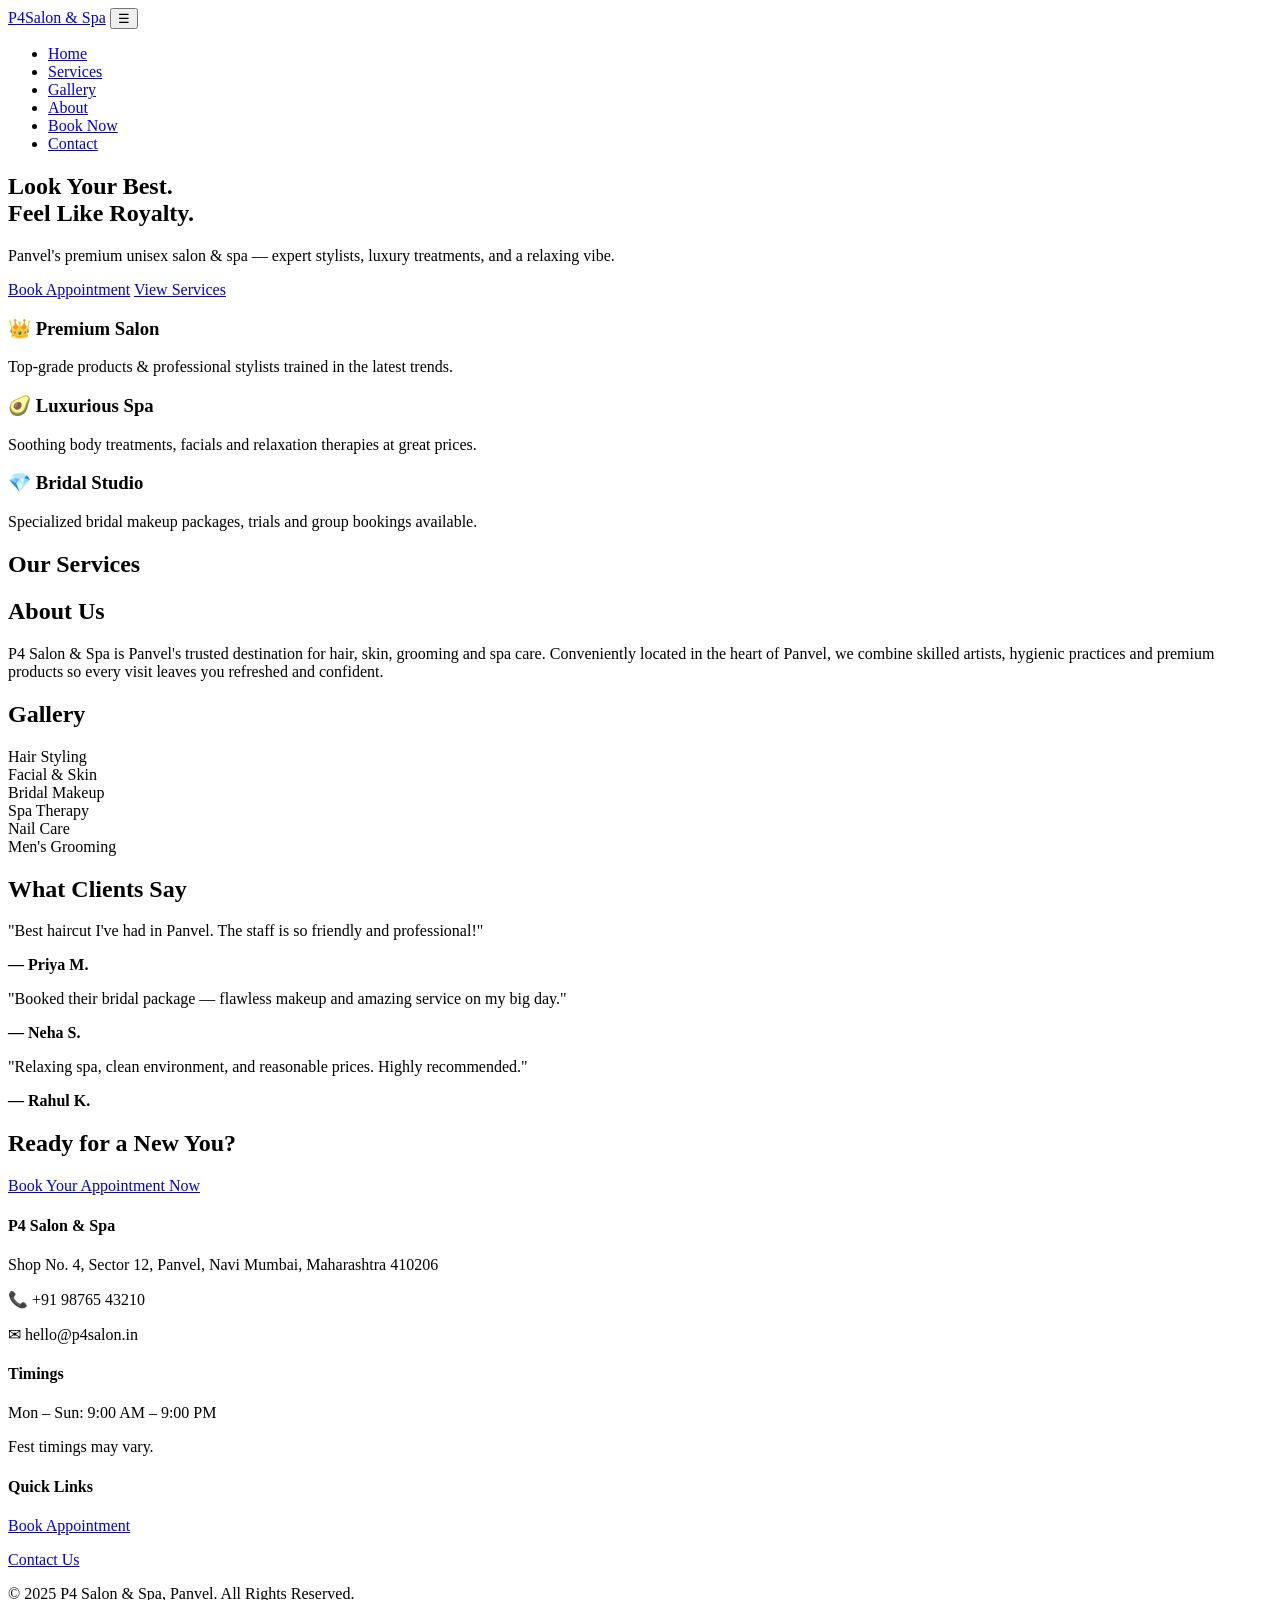
==== index.html @ 88aa0cba "Add files via upload" ====
<!DOCTYPE html>
<html lang="en">
<head>
  <meta charset="UTF-8" />
  <meta name="viewport" content="width=device-width, initial-scale=1.0" />
  <title>P4 Salon & Spa — Panvel</title>
  <meta name="description" content="P4 Salon & Spa in Panvel — haircuts, bridal makeup, facials, spa & grooming services. Book your appointment today." />
  <link rel="stylesheet" href="css/styles.css" />
</head>
<body>
  <header class="header">
    <nav class="nav container">
      <a href="index.html" class="logo">P4<span>Salon & Spa</span></a>
      <button class="nav-toggle" id="navToggle" aria-label="Toggle menu">&#9776;</button>
      <ul class="nav-menu" id="navMenu">
        <li><a href="index.html" class="active">Home</a></li>
        <li><a href="index.html#services">Services</a></li>
        <li><a href="index.html#gallery">Gallery</a></li>
        <li><a href="index.html#about">About</a></li>
        <li><a href="booking.html">Book Now</a></li>
        <li><a href="contact.html">Contact</a></li>
      </ul>
    </nav>
  </header>

  <section class="hero">
    <div class="hero-content container">
      <h1>Look Your Best.<br /><span>Feel Like Royalty.</span></h1>
      <p>Panvel's premium unisex salon & spa — expert stylists, luxury treatments, and a relaxing vibe.</p>
      <div class="hero-buttons">
        <a href="booking.html" class="btn btn-primary">Book Appointment</a>
        <a href="#services" class="btn btn-outline">View Services</a>
      </div>
    </div>
  </section>

  <section class="highlights container" id="highlights">
    <div class="card"><h3>&#128081; Premium Salon</h3><p>Top-grade products & professional stylists trained in the latest trends.</p></div>
    <div class="card"><h3>&#129361; Luxurious Spa</h3><p>Soothing body treatments, facials and relaxation therapies at great prices.</p></div>
    <div class="card"><h3>&#128142; Bridal Studio</h3><p>Specialized bridal makeup packages, trials and group bookings available.</p></div>
  </section>

  <section class="services container" id="services">
    <h2>Our Services</h2>
    <div class="cards" id="servicesGrid"></div>
  </section>

  <section class="about container" id="about">
    <h2>About Us</h2>
    <p class="lead">P4 Salon & Spa is Panvel's trusted destination for hair, skin, grooming and spa care. Conveniently located in the heart of Panvel, we combine skilled artists, hygienic practices and premium products so every visit leaves you refreshed and confident.</p>
  </section>

  <section class="gallery container" id="gallery">
    <h2>Gallery</h2>
    <div class="gallery-grid">
      <div class="gallery-item">Hair Styling</div>
      <div class="gallery-item">Facial & Skin</div>
      <div class="gallery-item">Bridal Makeup</div>
      <div class="gallery-item">Spa Therapy</div>
      <div class="gallery-item">Nail Care</div>
      <div class="gallery-item">Men's Grooming</div>
    </div>
  </section>

  <section class="testimonial container">
    <h2>What Clients Say</h2>
    <div class="cards">
      <div class="card"><p>"Best haircut I've had in Panvel. The staff is so friendly and professional!"</p><strong>— Priya M.</strong></div>
      <div class="card"><p>"Booked their bridal package — flawless makeup and amazing service on my big day."</p><strong>— Neha S.</strong></div>
      <div class="card"><p>"Relaxing spa, clean environment, and reasonable prices. Highly recommended."</p><strong>— Rahul K.</strong></div>
    </div>
  </section>

  <section class="cta">
    <h2>Ready for a New You?</h2>
    <a href="booking.html" class="btn btn-light">Book Your Appointment Now</a>
  </section>

  <footer class="footer">
    <div class="container footer-grid">
      <div>
        <h4>P4 Salon & Spa</h4>
        <p>Shop No. 4, Sector 12, Panvel, Navi Mumbai, Maharashtra 410206</p>
        <p>&#128222; +91 98765 43210</p>
        <p>&#9993; hello@p4salon.in</p>
      </div>
      <div>
        <h4>Timings</h4>
        <p>Mon – Sun: 9:00 AM – 9:00 PM</p>
        <p>Fest timings may vary.</p>
      </div>
      <div>
        <h4>Quick Links</h4>
        <p><a href="booking.html">Book Appointment</a></p>
        <p><a href="contact.html">Contact Us</a></p>
      </div>
    </div>
    <div class="footer-bottom">&copy; 2025 P4 Salon & Spa, Panvel. All Rights Reserved.</div>
  </footer>

  <script src="js/main.js"></script>
</body>
</html>
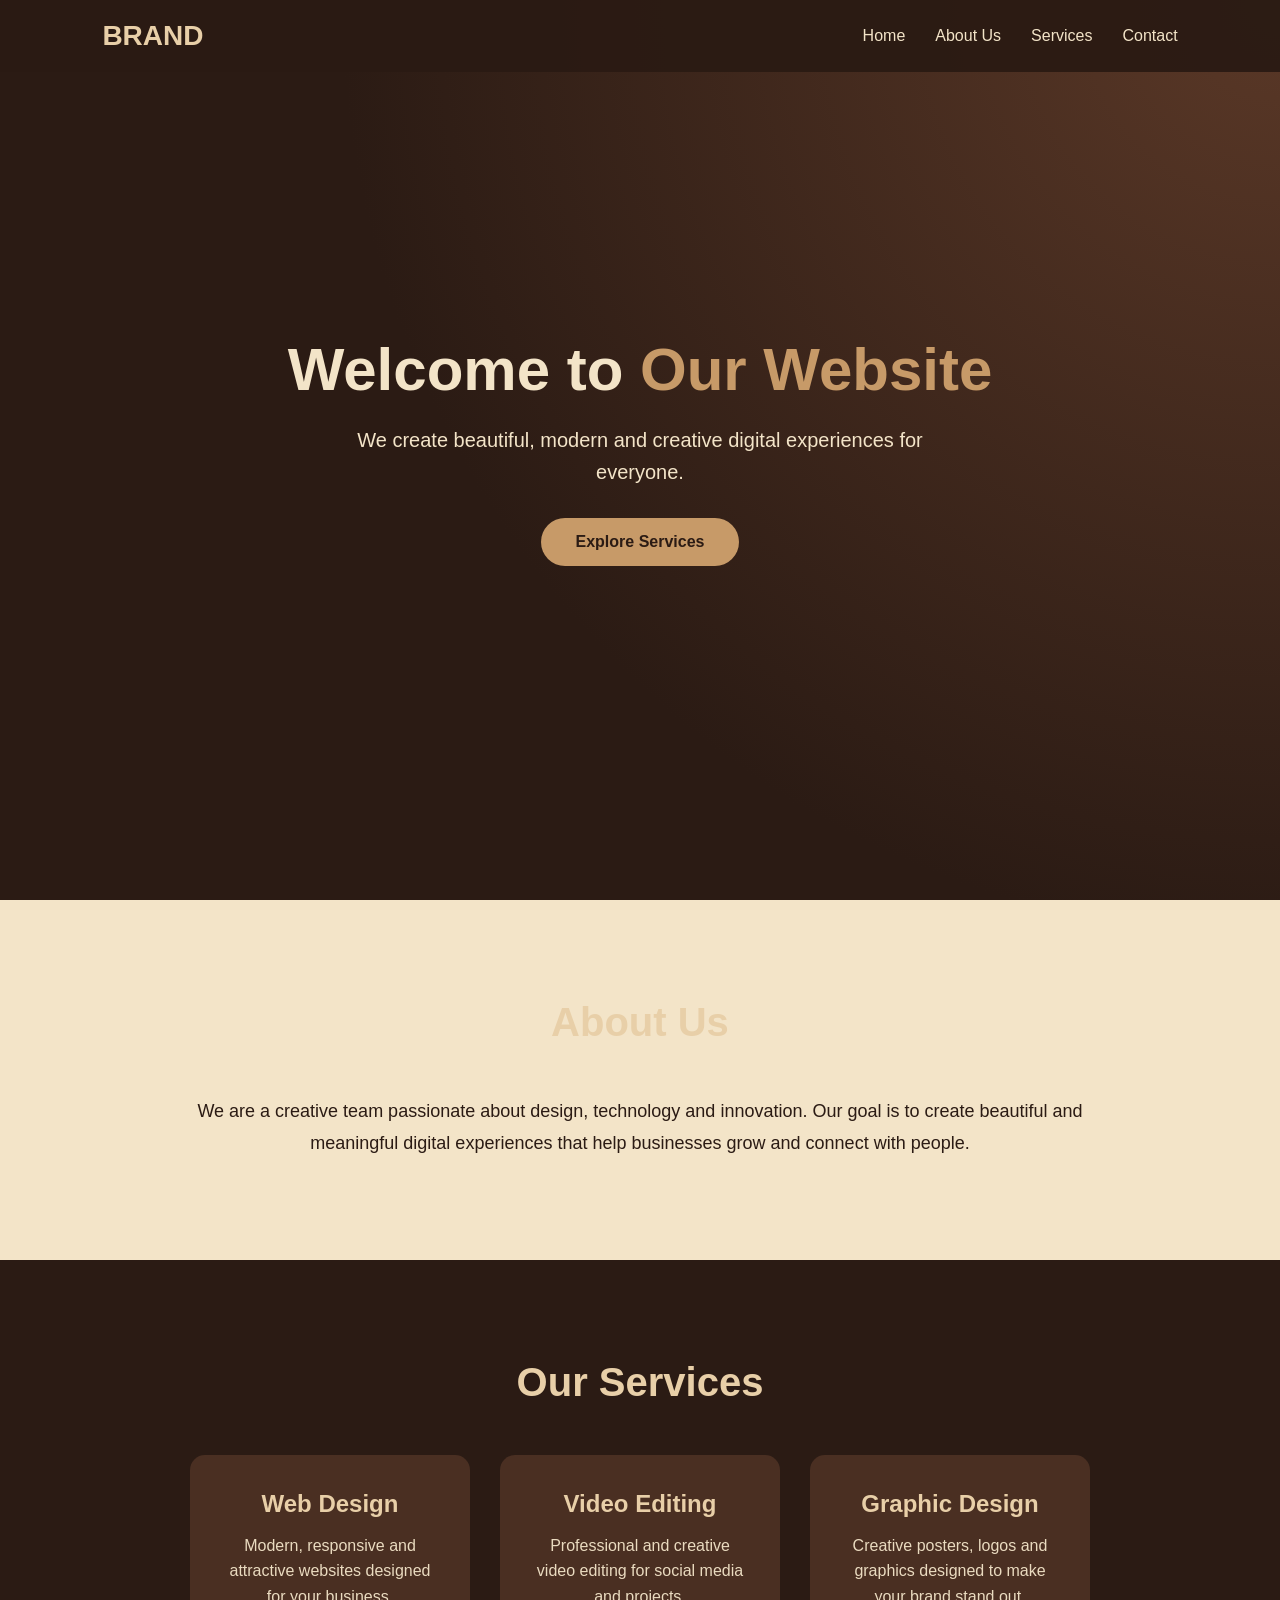
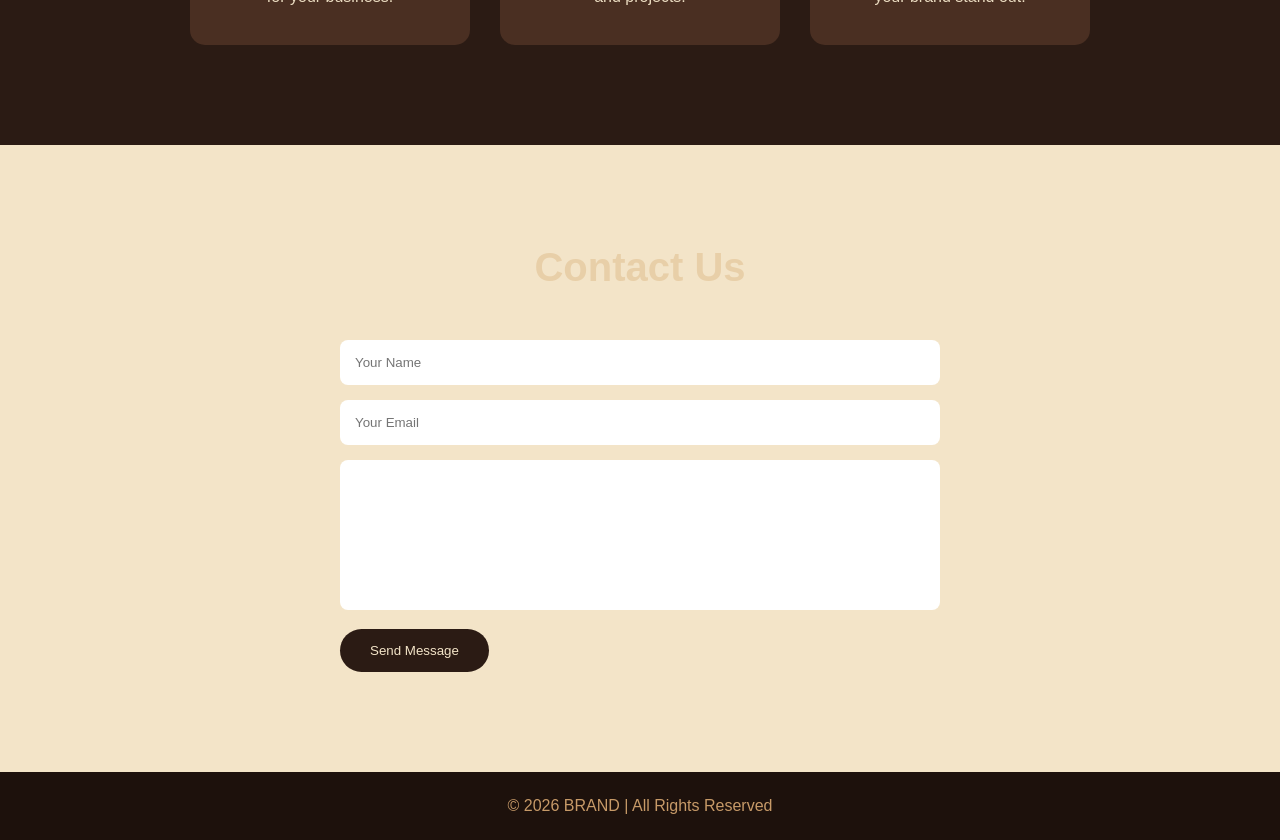
==== commit ed7369a6: "Create index.html" ====
--- a/index.html
+++ b/index.html
@@ -1,103 +1,527 @@
 <!DOCTYPE html>
 <html lang="en">
 <head>
-  <meta charset="UTF-8" />
-  <meta name="viewport" content="width=device-width, initial-scale=1.0" />
-  <title>P4 Salon & Spa — Panvel</title>
-  <meta name="description" content="P4 Salon & Spa in Panvel — haircuts, bridal makeup, facials, spa & grooming services. Book your appointment today." />
-  <link rel="stylesheet" href="css/styles.css" />
+    <meta charset="UTF-8">
+    <meta name="viewport" content="width=device-width, initial-scale=1.0">
+
+    <title>Brown & Beige Website</title>
+
+    <style>
+
+        /* ---------- BASIC ---------- */
+
+        * {
+            margin: 0;
+            padding: 0;
+            box-sizing: border-box;
+            scroll-behavior: smooth;
+            font-family: Arial, sans-serif;
+        }
+
+        body {
+            background: #2b1b14;
+            color: #f3e4c8;
+        }
+
+
+        /* ---------- NAVBAR ---------- */
+
+        nav {
+            position: fixed;
+            top: 0;
+            width: 100%;
+            padding: 20px 8%;
+            display: flex;
+            justify-content: space-between;
+            align-items: center;
+
+            background: rgba(43, 27, 20, 0.95);
+            z-index: 1000;
+        }
+
+        .logo {
+            font-size: 28px;
+            font-weight: bold;
+            color: #e8cfa8;
+        }
+
+        nav ul {
+            display: flex;
+            list-style: none;
+            gap: 30px;
+        }
+
+        nav ul li a {
+            color: #f3e4c8;
+            text-decoration: none;
+            font-size: 16px;
+            transition: 0.3s;
+        }
+
+        nav ul li a:hover {
+            color: #c79a68;
+        }
+
+
+        /* ---------- HOME ---------- */
+
+        #home {
+            min-height: 100vh;
+
+            display: flex;
+            flex-direction: column;
+            justify-content: center;
+            align-items: center;
+
+            text-align: center;
+            padding: 20px;
+
+            background:
+                radial-gradient(circle at top right,
+                #5a3827,
+                #2b1b14 60%);
+        }
+
+        #home h1 {
+            font-size: 60px;
+            margin-bottom: 20px;
+
+            animation: appear 1.5s ease;
+        }
+
+        #home h1 span {
+            color: #c79a68;
+        }
+
+        #home p {
+            font-size: 20px;
+            max-width: 600px;
+            line-height: 1.6;
+
+            animation: appear 2s ease;
+        }
+
+        .btn {
+            display: inline-block;
+
+            margin-top: 30px;
+            padding: 15px 35px;
+
+            background: #c79a68;
+            color: #2b1b14;
+
+            text-decoration: none;
+            font-weight: bold;
+
+            border-radius: 30px;
+
+            transition: 0.4s;
+        }
+
+        .btn:hover {
+            background: #f3e4c8;
+            transform: translateY(-5px);
+            box-shadow: 0 10px 30px rgba(0,0,0,0.4);
+        }
+
+
+        /* ---------- COMMON SECTION ---------- */
+
+        section {
+            padding: 100px 10%;
+        }
+
+        .title {
+            text-align: center;
+            font-size: 40px;
+            margin-bottom: 50px;
+            color: #e8cfa8;
+        }
+
+
+        /* ---------- ABOUT ---------- */
+
+        #about {
+            background: #f3e4c8;
+            color: #2b1b14;
+        }
+
+        .about-container {
+            max-width: 900px;
+            margin: auto;
+            text-align: center;
+        }
+
+        .about-container p {
+            font-size: 18px;
+            line-height: 1.8;
+        }
+
+
+        /* ---------- SERVICES ---------- */
+
+        #services {
+            background: #2b1b14;
+        }
+
+        .services-container {
+            display: flex;
+            justify-content: center;
+            gap: 30px;
+            flex-wrap: wrap;
+        }
+
+        .card {
+            width: 280px;
+
+            padding: 35px;
+
+            background: #4a2f22;
+
+            border-radius: 15px;
+
+            text-align: center;
+
+            transition: 0.4s;
+        }
+
+        .card:hover {
+            transform: translateY(-15px);
+            background: #60402e;
+            box-shadow: 0 15px 30px rgba(0,0,0,0.3);
+        }
+
+        .card h3 {
+            color: #e8cfa8;
+            margin-bottom: 15px;
+            font-size: 24px;
+        }
+
+        .card p {
+            line-height: 1.6;
+            color: #eadbc0;
+        }
+
+
+        /* ---------- CONTACT ---------- */
+
+        #contact {
+            background: #f3e4c8;
+            color: #2b1b14;
+        }
+
+        .contact-form {
+            max-width: 600px;
+            margin: auto;
+        }
+
+        input,
+        textarea {
+            width: 100%;
+            padding: 15px;
+
+            margin-bottom: 15px;
+
+            border: none;
+            border-radius: 8px;
+
+            background: white;
+            color: #2b1b14;
+
+            outline: none;
+        }
+
+        textarea {
+            height: 150px;
+            resize: none;
+        }
+
+        .submit-btn {
+            padding: 14px 30px;
+
+            border: none;
+            border-radius: 25px;
+
+            background: #2b1b14;
+            color: #f3e4c8;
+
+            cursor: pointer;
+
+            transition: 0.3s;
+        }
+
+        .submit-btn:hover {
+            background: #5a3827;
+        }
+
+
+        /* ---------- FOOTER ---------- */
+
+        footer {
+            text-align: center;
+            padding: 25px;
+
+            background: #1d110c;
+            color: #c79a68;
+        }
+
+
+        /* ---------- ANIMATION ---------- */
+
+        @keyframes appear {
+
+            from {
+                opacity: 0;
+                transform: translateY(40px);
+            }
+
+            to {
+                opacity: 1;
+                transform: translateY(0);
+            }
+
+        }
+
+
+        /* ---------- MOBILE ---------- */
+
+        @media(max-width: 700px) {
+
+            nav {
+                padding: 15px 5%;
+            }
+
+            nav ul {
+                gap: 12px;
+            }
+
+            nav ul li a {
+                font-size: 13px;
+            }
+
+            #home h1 {
+                font-size: 40px;
+            }
+
+            #home p {
+                font-size: 16px;
+            }
+
+            .title {
+                font-size: 32px;
+            }
+
+        }
+
+    </style>
 </head>
+
+
 <body>
-  <header class="header">
-    <nav class="nav container">
-      <a href="index.html" class="logo">P4<span>Salon & Spa</span></a>
-      <button class="nav-toggle" id="navToggle" aria-label="Toggle menu">&#9776;</button>
-      <ul class="nav-menu" id="navMenu">
-        <li><a href="index.html" class="active">Home</a></li>
-        <li><a href="index.html#services">Services</a></li>
-        <li><a href="index.html#gallery">Gallery</a></li>
-        <li><a href="index.html#about">About</a></li>
-        <li><a href="booking.html">Book Now</a></li>
-        <li><a href="contact.html">Contact</a></li>
-      </ul>
+
+
+    <!-- NAVIGATION -->
+
+    <nav>
+
+        <div class="logo">
+            BRAND
+        </div>
+
+        <ul>
+
+            <li>
+                <a href="#home">Home</a>
+            </li>
+
+            <li>
+                <a href="#about">About Us</a>
+            </li>
+
+            <li>
+                <a href="#services">Services</a>
+            </li>
+
+            <li>
+                <a href="#contact">Contact</a>
+            </li>
+
+        </ul>
+
     </nav>
-  </header>
-
-  <section class="hero">
-    <div class="hero-content container">
-      <h1>Look Your Best.<br /><span>Feel Like Royalty.</span></h1>
-      <p>Panvel's premium unisex salon & spa — expert stylists, luxury treatments, and a relaxing vibe.</p>
-      <div class="hero-buttons">
-        <a href="booking.html" class="btn btn-primary">Book Appointment</a>
-        <a href="#services" class="btn btn-outline">View Services</a>
-      </div>
-    </div>
-  </section>
-
-  <section class="highlights container" id="highlights">
-    <div class="card"><h3>&#128081; Premium Salon</h3><p>Top-grade products & professional stylists trained in the latest trends.</p></div>
-    <div class="card"><h3>&#129361; Luxurious Spa</h3><p>Soothing body treatments, facials and relaxation therapies at great prices.</p></div>
-    <div class="card"><h3>&#128142; Bridal Studio</h3><p>Specialized bridal makeup packages, trials and group bookings available.</p></div>
-  </section>
-
-  <section class="services container" id="services">
-    <h2>Our Services</h2>
-    <div class="cards" id="servicesGrid"></div>
-  </section>
-
-  <section class="about container" id="about">
-    <h2>About Us</h2>
-    <p class="lead">P4 Salon & Spa is Panvel's trusted destination for hair, skin, grooming and spa care. Conveniently located in the heart of Panvel, we combine skilled artists, hygienic practices and premium products so every visit leaves you refreshed and confident.</p>
-  </section>
-
-  <section class="gallery container" id="gallery">
-    <h2>Gallery</h2>
-    <div class="gallery-grid">
-      <div class="gallery-item">Hair Styling</div>
-      <div class="gallery-item">Facial & Skin</div>
-      <div class="gallery-item">Bridal Makeup</div>
-      <div class="gallery-item">Spa Therapy</div>
-      <div class="gallery-item">Nail Care</div>
-      <div class="gallery-item">Men's Grooming</div>
-    </div>
-  </section>
-
-  <section class="testimonial container">
-    <h2>What Clients Say</h2>
-    <div class="cards">
-      <div class="card"><p>"Best haircut I've had in Panvel. The staff is so friendly and professional!"</p><strong>— Priya M.</strong></div>
-      <div class="card"><p>"Booked their bridal package — flawless makeup and amazing service on my big day."</p><strong>— Neha S.</strong></div>
-      <div class="card"><p>"Relaxing spa, clean environment, and reasonable prices. Highly recommended."</p><strong>— Rahul K.</strong></div>
-    </div>
-  </section>
-
-  <section class="cta">
-    <h2>Ready for a New You?</h2>
-    <a href="booking.html" class="btn btn-light">Book Your Appointment Now</a>
-  </section>
-
-  <footer class="footer">
-    <div class="container footer-grid">
-      <div>
-        <h4>P4 Salon & Spa</h4>
-        <p>Shop No. 4, Sector 12, Panvel, Navi Mumbai, Maharashtra 410206</p>
-        <p>&#128222; +91 98765 43210</p>
-        <p>&#9993; hello@p4salon.in</p>
-      </div>
-      <div>
-        <h4>Timings</h4>
-        <p>Mon – Sun: 9:00 AM – 9:00 PM</p>
-        <p>Fest timings may vary.</p>
-      </div>
-      <div>
-        <h4>Quick Links</h4>
-        <p><a href="booking.html">Book Appointment</a></p>
-        <p><a href="contact.html">Contact Us</a></p>
-      </div>
-    </div>
-    <div class="footer-bottom">&copy; 2025 P4 Salon & Spa, Panvel. All Rights Reserved.</div>
-  </footer>
-
-  <script src="js/main.js"></script>
+
+
+
+    <!-- HOME -->
+
+    <section id="home">
+
+        <h1>
+            Welcome to
+            <span>Our Website</span>
+        </h1>
+
+        <p>
+            We create beautiful, modern and creative
+            digital experiences for everyone.
+        </p>
+
+        <a href="#services" class="btn">
+            Explore Services
+        </a>
+
+    </section>
+
+
+
+    <!-- ABOUT -->
+
+    <section id="about">
+
+        <h2 class="title">
+            About Us
+        </h2>
+
+        <div class="about-container">
+
+            <p>
+                We are a creative team passionate about
+                design, technology and innovation.
+
+                Our goal is to create beautiful and
+                meaningful digital experiences that help
+                businesses grow and connect with people.
+            </p>
+
+        </div>
+
+    </section>
+
+
+
+    <!-- SERVICES -->
+
+    <section id="services">
+
+        <h2 class="title">
+            Our Services
+        </h2>
+
+
+        <div class="services-container">
+
+
+            <div class="card">
+
+                <h3>Web Design</h3>
+
+                <p>
+                    Modern, responsive and attractive
+                    websites designed for your business.
+                </p>
+
+            </div>
+
+
+
+            <div class="card">
+
+                <h3>Video Editing</h3>
+
+                <p>
+                    Professional and creative video
+                    editing for social media and projects.
+                </p>
+
+            </div>
+
+
+
+            <div class="card">
+
+                <h3>Graphic Design</h3>
+
+                <p>
+                    Creative posters, logos and graphics
+                    designed to make your brand stand out.
+                </p>
+
+            </div>
+
+
+        </div>
+
+    </section>
+
+
+
+    <!-- CONTACT -->
+
+    <section id="contact">
+
+        <h2 class="title">
+            Contact Us
+        </h2>
+
+
+        <form class="contact-form"
+              onsubmit="sendMessage(event)">
+
+            <input
+                type="text"
+                placeholder="Your Name"
+                required
+            >
+
+            <input
+                type="email"
+                placeholder="Your Email"
+                required
+            >
+
+            <textarea
+                placeholder="Your Message"
+                required>
+            </textarea>
+
+            <button
+                class="submit-btn"
+                type="submit">
+
+                Send Message
+
+            </button>
+
+        </form>
+
+    </section>
+
+
+
+    <!-- FOOTER -->
+
+    <footer>
+
+        © 2026 BRAND | All Rights Reserved
+
+    </footer>
+
+
+
+    <!-- JAVASCRIPT -->
+
+    <script>
+
+        function sendMessage(event) {
+
+            event.preventDefault();
+
+            alert("Thank you! Your message has been received.");
+
+        }
+
+    </script>
+
+
 </body>
 </html>
